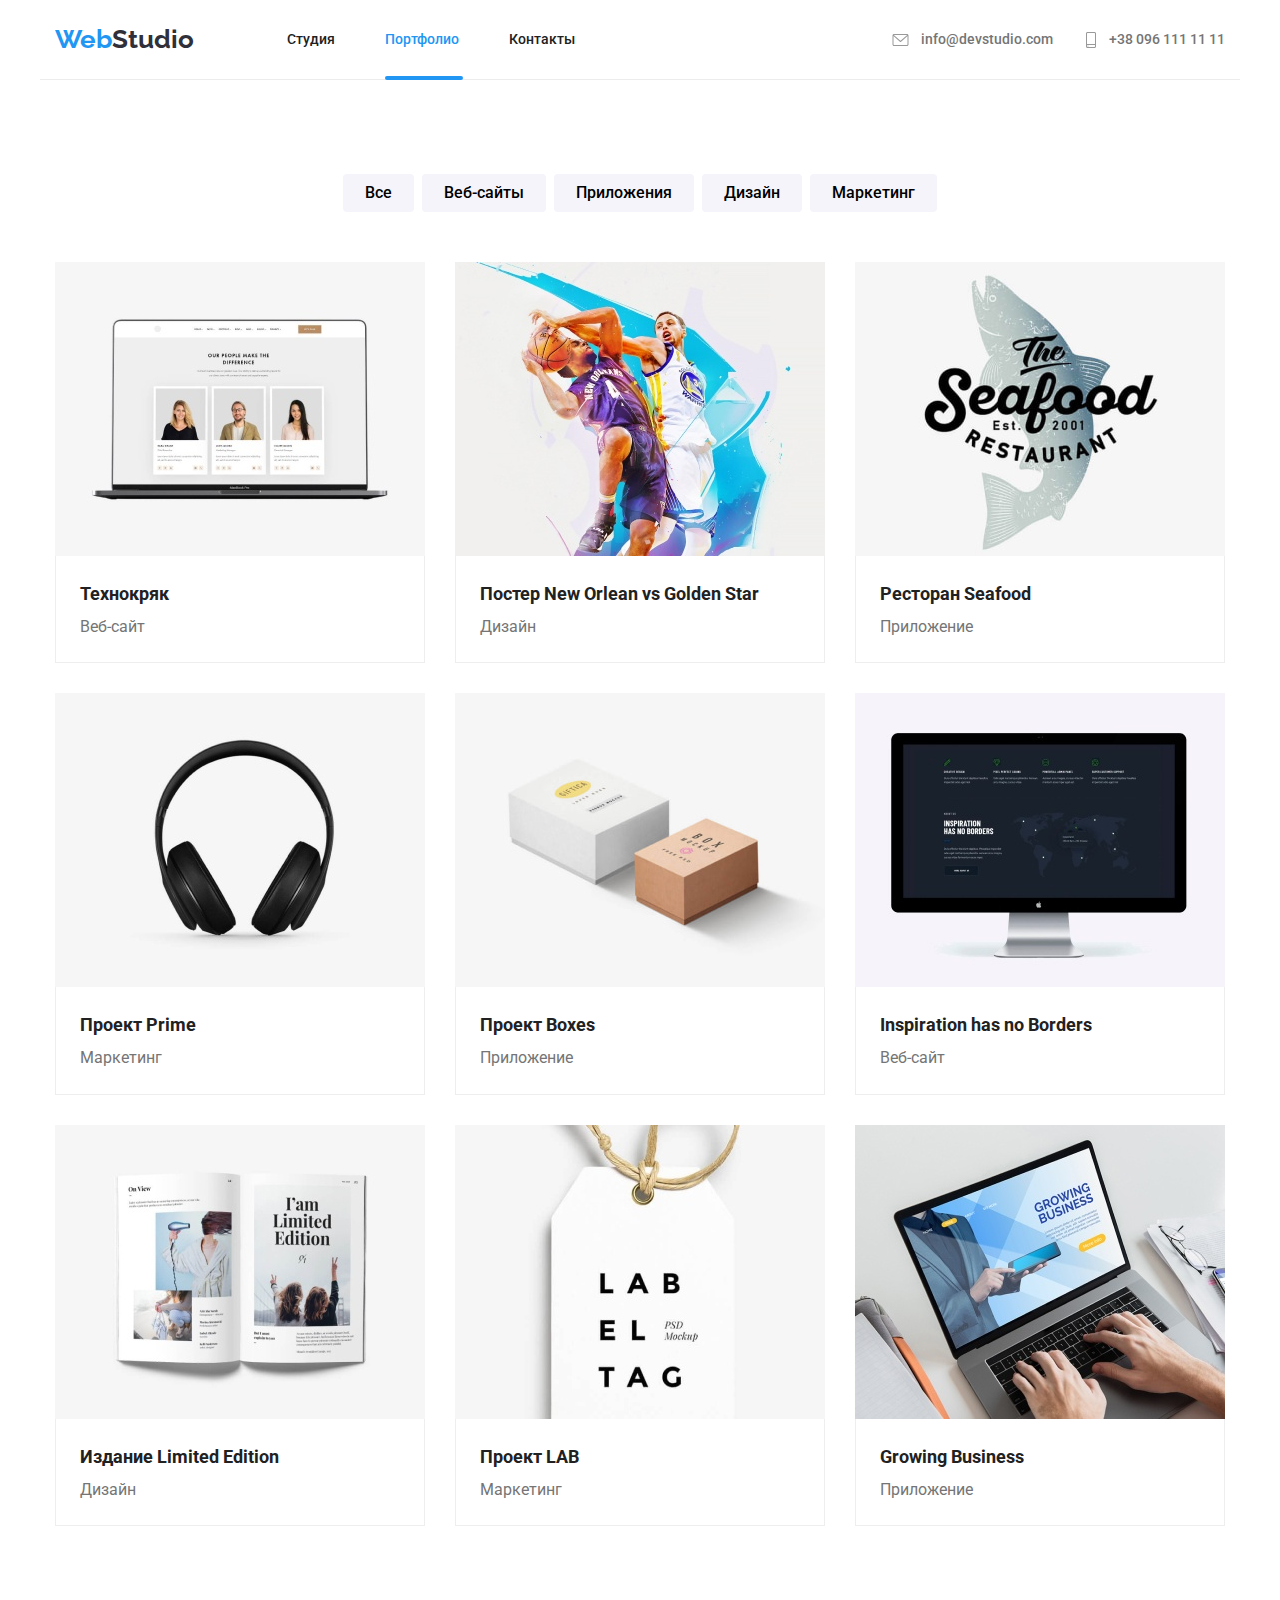
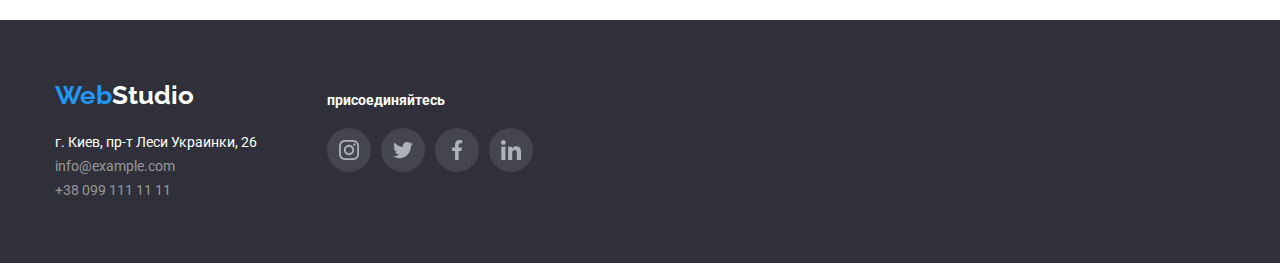
==== portfolio.html @ a68cfd3f "I'm down" ====
<!DOCTYPE html>
<html lang="ru">
  <head>
    <title>WebStudio</title>
    <meta charset="utf-8" />
    <link
      href="https://fonts.googleapis.com/css2?family=Raleway:wght@700&family=Roboto:wght@400;500;700;900&display=swap"
      rel="stylesheet"
    />
    <link
      rel="stylesheet"
      href="https://cdnjs.cloudflare.com/ajax/libs/modern-normalize/1.1.0/modern-normalize.css"
      integrity="sha512-Y0MM+V6ymRKN2zStTqzQ227DWhhp4Mzdo6gnlRnuaNCbc+YN/ZH0sBCLTM4M0oSy9c9VKiCvd4Jk44aCLrNS5Q=="
      crossorigin="anonymous"
      referrerpolicy="no-referrer"
    />
    <link rel="stylesheet" href="css/styles.css" />
  </head>
  <body>
    <header>
      <div class="container header-bot-line">
        <div class="header-top-container">
          <a href="index.html" class="header-top-logo"
            ><span class="logo1">Web</span><span class="logo2">Studio</span></a
          >
          <nav class="header-top-nav">
            <ul class="menu-box center">
              <li class="menu-pad">
                <a href="index.html" class="menu1">Студия</a>
              </li>
              <li class="menu-pad">
                <a href="portfolio.html" class="menu3">Портфолио</a>
              </li>
              <li class="menu-pad">
                <a href="3.html" class="menu1">Контакты</a>
              </li>
            </ul>
          </nav>
          <div class="header-con">
            <a href=" " class="contact1 contact-pos">
              <svg class="mail-icon" width="21px" height="16px">
                <use href="./images/sprite.svg#envelope"></use>
              </svg>
              info@devstudio.com</a
            >
            <a href=" " class="contact1">
              <svg class="mail-icon" width="16px" height="24px">
                <use href="./images/sprite.svg#smartphone"></use>
              </svg>
              +38 096 111 11 11</a
            >
          </div>
        </div>
      </div>
    </header>
    <main>
      <section class="section">
        <div class="container">
          <ul class="button-box-portfolio center">
            <li>
              <button type="button" class="button2">Все</button>
            </li>
            <li>
              <button type="button" class="button2">Веб-сайты</button>
            </li>
            <li>
              <button type="button" class="button2">Приложения</button>
            </li>
            <li>
              <button type="button" class="button2">Дизайн</button>
            </li>
            <li>
              <button type="button" class="button2">Маркетинг</button>
            </li>
          </ul>
          <ul class="project-box">
            <li class="project">
              <div class="box-overlay">
                <img
                  src="images/portfolio1.jpg"
                  width="370"
                  height="294"
                  alt="technocryk"
                />
                <div class="overlay">
                  <p class="project-text-overlay">
                    Технокряк это современная площадка распространения
                    коронавируса. Компании используют эту платформу для
                    цифрового шпионажа и атак на защищённые сервера конкурентов.
                  </p>
                </div>
              </div>
              <div class="border-text-project">
                <div class="project-text-pos">
                  <h3 class="project-title">Технокряк</h3>
                  <p class="project-subtitle">Веб-сайт</p>
                </div>
              </div>
            </li>
            <li class="project">
              <div class="box-overlay">
                <img
                  src="images/portfolio2.jpg"
                  width="370"
                  height="294"
                  alt="technocryk"
                />
                <div class="overlay">
                  <p class="project-text-overlay">
                    Технокряк это современная площадка распространения
                    коронавируса. Компании используют эту платформу для
                    цифрового шпионажа и атак на защищённые сервера конкурентов.
                  </p>
                </div>
              </div>
              <div class="border-text-project">
                <div class="project-text-pos">
                  <h3 class="project-title">
                    Постер New Orlean vs Golden Star
                  </h3>
                  <p class="project-subtitle">Дизайн</p>
                </div>
              </div>
            </li>
            <li class="project">
              <div class="box-overlay">
                <img
                  src="images/portfolio3.jpg"
                  width="370"
                  height="294"
                  alt="technocryk"
                />
                <div class="overlay">
                  <p class="project-text-overlay">
                    Технокряк это современная площадка распространения
                    коронавируса. Компании используют эту платформу для
                    цифрового шпионажа и атак на защищённые сервера конкурентов.
                  </p>
                </div>
              </div>
              <div class="border-text-project">
                <div class="project-text-pos">
                  <h3 class="project-title">Ресторан Seafood</h3>
                  <p class="project-subtitle">Приложение</p>
                </div>
              </div>
            </li>
            <li class="project">
              <div class="box-overlay">
                <img
                  src="images/portfolio4.jpg"
                  width="370"
                  height="294"
                  alt="technocryk"
                />
                <div class="overlay">
                  <p class="project-text-overlay">
                    Технокряк это современная площадка распространения
                    коронавируса. Компании используют эту платформу для
                    цифрового шпионажа и атак на защищённые сервера конкурентов.
                  </p>
                </div>
              </div>
              <div class="border-text-project">
                <div class="project-text-pos">
                  <h3 class="project-title">Проект Prime</h3>
                  <p class="project-subtitle">Маркетинг</p>
                </div>
              </div>
            </li>
            <li class="project">
              <div class="box-overlay">
                <img
                  src="images/portfolio5.jpg"
                  width="370"
                  height="294"
                  alt="technocryk"
                />
                <div class="overlay">
                  <p class="project-text-overlay">
                    Технокряк это современная площадка распространения
                    коронавируса. Компании используют эту платформу для
                    цифрового шпионажа и атак на защищённые сервера конкурентов.
                  </p>
                </div>
              </div>
              <div class="border-text-project">
                <div class="project-text-pos">
                  <h3 class="project-title">Проект Boxes</h3>
                  <p class="project-subtitle">Приложение</p>
                </div>
              </div>
            </li>
            <li class="project">
              <div class="box-overlay">
                <img
                  src="images/portfolio6.jpg"
                  width="370"
                  height="294"
                  alt="technocryk"
                />
                <div class="overlay">
                  <p class="project-text-overlay">
                    Технокряк это современная площадка распространения
                    коронавируса. Компании используют эту платформу для
                    цифрового шпионажа и атак на защищённые сервера конкурентов.
                  </p>
                </div>
              </div>
              <div class="border-text-project">
                <div class="project-text-pos">
                  <h3 class="project-title">Inspiration has no Borders</h3>
                  <p class="project-subtitle">Веб-сайт</p>
                </div>
              </div>
            </li>
            <li class="project">
              <div class="box-overlay">
                <img
                  src="images/portfolio7.jpg"
                  width="370"
                  height="294"
                  alt="technocryk"
                />
                <div class="overlay">
                  <p class="project-text-overlay">
                    Технокряк это современная площадка распространения
                    коронавируса. Компании используют эту платформу для
                    цифрового шпионажа и атак на защищённые сервера конкурентов.
                  </p>
                </div>
              </div>
              <div class="border-text-project">
                <div class="project-text-pos">
                  <h3 class="project-title">Издание Limited Edition</h3>
                  <p class="project-subtitle">Дизайн</p>
                </div>
              </div>
            </li>
            <li class="project">
              <div class="box-overlay">
                <img
                  src="images/portfolio8.jpg"
                  width="370"
                  height="294"
                  alt="technocryk"
                />
                <div class="overlay">
                  <p class="project-text-overlay">
                    Технокряк это современная площадка распространения
                    коронавируса. Компании используют эту платформу для
                    цифрового шпионажа и атак на защищённые сервера конкурентов.
                  </p>
                </div>
              </div>
              <div class="border-text-project">
                <div class="project-text-pos">
                  <h3 class="project-title">Проект LAB</h3>
                  <p class="project-subtitle">Маркетинг</p>
                </div>
              </div>
            </li>
            <li class="project">
              <div class="box-overlay">
                <img
                  src="images/portfolio9.jpg"
                  width="370"
                  height="294"
                  alt="technocryk"
                />
                <div class="overlay">
                  <p class="project-text-overlay">
                    Технокряк это современная площадка распространения
                    коронавируса. Компании используют эту платформу для
                    цифрового шпионажа и атак на защищённые сервера конкурентов.
                  </p>
                </div>
              </div>
              <div class="border-text-project">
                <div class="project-text-pos">
                  <h3 class="project-title">Growing Business</h3>
                  <p class="project-subtitle">Приложение</p>
                </div>
              </div>
            </li>
          </ul>
        </div>
      </section>
    </main>
    <footer>
      <div class="container">
        <div class="footer-bot-container">
          <div>
            <a href="index.html" class="footer-bot-logo"
              ><span class="logo3">Web</span
              ><span class="logo4">Studio</span></a
            >
            <address class="address">
              <p>г. Киев, пр-т Леси Украинки, 26</p>
              <a href=" " class="contact2" lang="eu">info@example.com</a>
              <a href=" " class="contact2">+38 099 111 11 11</a>
            </address>
          </div>
          <div class="fopter-social">
            <h2 class="footer-social-head">присоединяйтесь</h2>
            <ul class="footer-social-position">
              <li>
                <a href="" class="footer-social-border">
                  <svg class="footer-social-icon" width="20px" height="20px">
                    <use href="./images/sprite.svg#instagram"></use>
                  </svg>
                </a>
              </li>
              <li>
                <a href="" class="footer-social-border">
                  <svg class="footer-social-icon" width="20px" height="20px">
                    <use href="./images/sprite.svg#twitter"></use>
                  </svg>
                </a>
              </li>
              <li>
                <a href="" class="footer-social-border">
                  <svg class="footer-social-icon" width="20px" height="20px">
                    <use href="./images/sprite.svg#facebook"></use>
                  </svg>
                </a>
              </li>
              <li>
                <a href="" class="footer-social-border">
                  <svg class="footer-social-icon" width="20px" height="20px">
                    <use href="./images/sprite.svg#linkedin"></use>
                  </svg>
                </a>
              </li>
            </ul>
          </div>
        </div>
      </div>
    </footer>
  </body>
</html>
---- css/styles.css ----
/* ===================START GLOBAL============================================================================ */
:root {
  --normal-color: #212121;
  --description-color: #757575;
  --active-1-color: #2196f3;
  --active-2-color: #188ce8;
  --background-color: #2f303a;
  --contact-color: #999999;
  --white-text-color: #ffffff;
  --top-line-color: #ececec;
  --bg-team-color: #f5f4fa;
  --bg-card-port-color: solid #eeeeee;
  --icon-color-1: #afb1b8;
  --icon-color-2: rgba(255, 255, 255, 0.1);
}

.container {
  width: 1200px;
  padding-left: 15px;
  padding-right: 15px;
  margin-left: auto;
  margin-right: auto;
}

.sprite-color {
  fill: var(--active-1-color);
}

.section {
  padding-top: 94px;
  padding-bottom: 94px;
}

body {
  font-family: "Roboto";
  color: var(--normal-color);
}

ul {
  list-style-type: none;
  padding: 0;
  margin: 0;
}

h1,
h2,
h3 {
  margin-top: 0;
  margin-bottom: 0;
  margin-right: 0;
}

p {
  margin-top: 0;
  margin-bottom: 0;
}

.center {
  justify-content: center;
}

img {
  display: block;
  max-width: 100%;
  height: auto;
}

/* ===================END GLOBAL============================================================================ */
/* ===================START HEADER============================================================================ */

.header-bot-line {
  border-bottom: 1px solid var(--top-line-color);
}

.logo1 {
  font-family: "Raleway";
  font-weight: 700;
  font-size: 26px;
  line-height: 1.2;
  color: var(--active-1-color);
  display: inline-block;
}

.logo2 {
  font-family: "Raleway";
  font-weight: 700;
  font-size: 26px;
  line-height: 1.2;
  color: var(--background-color);
  display: inline-block;
}

.logo2:visited {
  color: var(--background-color);
}

header {
  font-weight: 500;
  font-size: 14px;
  line-height: 1.2;
}

.header-top-container {
  display: flex;
  align-items: center;
  justify-content: flex-start;
  padding-top: 24px;
  padding-bottom: 24px;
}

.header-top-logo {
  display: flex;
  align-items: center;
  justify-content: flex-start;
  text-decoration: none;
}

.header-top-nav {
  display: flex;
  align-items: center;
  justify-content: flex-start;
  margin-left: 93px;
}

.header-con {
  display: flex;
  align-items: center;
  margin-left: auto;
}

.logo-box {
  border: 2px;
  width: 145;
  height: 31;
}

.menu-box {
  display: flex;
  list-style: none;
  margin-left: auto;
  margin-right: auto;
}

.menu-pad {
  margin-right: 50px;
}

.menu1 {
  text-decoration: none;
  color: var(--normal-color);
  transition: 250ms cubic-bezier(0.4, 0, 0.2, 1);
}

.menu2 {
  text-decoration: none;
  color: var(--active-1-color);
}

.menu2::after {
  display: block;
  content: "";
  position: absolute;
  margin-top: 28px;
  width: 48px;
  height: 4px;
  border-radius: 2px;
  flex-shrink: 0;
  background-color: var(--active-1-color);
}

.menu3 {
  text-decoration: none;
  color: var(--active-1-color);
}

.menu3::after {
  display: block;
  content: "";
  position: absolute;
  margin-top: 28px;
  width: 78px;
  height: 4px;
  border-radius: 2px;
  flex-shrink: 0;
  background-color: var(--active-1-color);
}

.mail-icon {
  fill: var(--contact-color);
  margin-right: 10px;
  margin-bottom: 2px;
  margin-top: 2px;
}

.contact1 {
  display: flex;
  justify-content: center;
  align-items: center;
  font-weight: 500;
  font-size: 14px;
  line-height: 1.2;
  text-decoration: none;
  color: var(--description-color);
  margin-left: auto;
  transition: 250ms cubic-bezier(0.4, 0, 0.2, 1);
}

.contact-pos {
  margin-right: 30px;
}

.contact1:focus,
.contact1:hover {
  color: var(--active-1-color);
}

.contact1:focus .mail-icon,
.contact1:hover .mail-icon {
  fill: var(--active-1-color);
}

.menu1:hover,
.menu1:focus {
  color: var(--active-1-color);
}

/* ===================END HEADER============================================================================ */
/* ===================START TITLE============================================================================ */

.title-bg {
  background-color: var(--background-color);
  background-image: linear-gradient(
      rgba(25, 28, 38, 0.2),
      rgba(25, 28, 38, 0.2)
    ),
    url("../images/title-bg.jpg");
  background-size: cover;
  padding-top: 200px;
  padding-bottom: 200px;
}

button {
  cursor: pointer;
  outline: 0;
  border-radius: 4px;
  border-width: 0;
}
.button1 {
  font-weight: 700;
  font-size: 16px;
  line-height: 1.9;
  color: var(--white-text-color);
  background-color: var(--active-1-color);
  padding: 10px 32px;
  transition: 250ms cubic-bezier(0.4, 0, 0.2, 1);
}

.button1:hover,
.button1:focus {
  color: var(--white-text-color);
  background: var(--active-2-color);
  outline: 0;
}

.title {
  font-weight: 900;
  font-size: 44px;
  line-height: 1.5;
  text-align: center;
  color: var(--white-text-color);
  margin-bottom: 30px;
  text-transform: none;
}

.title-box {
  list-style: none;
  text-align: center;
  width: 700px;
  margin-right: auto;
  margin-left: auto;
}

/* ===================END TITLE============================================================================ */
/* ===================START FEATURE============================================================================ */

.feature-box {
  display: flex;
  flex-wrap: wrap;
  list-style: none;
  margin-left: -30px;
  margin-top: -30px;
}

.feature {
  flex-basis: calc((100% - 10px) / 5);
  margin-left: 30px;
  margin-top: 30px;
  border: 1px;
}

.feature-title {
  text-transform: initial;
  border: 1px;
  font-weight: 700;
  font-size: 14px;
  line-height: 1.2;
  margin-bottom: 10px;
}

.feature-subtitle {
  border: 1px;
  font-size: 14px;
  line-height: 1.7;
  color: var(--description-color);
}

.feature-icon-box {
  display: flex;
  justify-content: center;
  align-items: center;
  width: 270px;
  height: 120px;
  background: var(--bg-team-color);
  border-radius: 4px;
  margin-bottom: 30px;
}

.feature-icon {
  width: 70;
  height: 70px;
}

.feature-section {
  padding-bottom: 47px;
}

/* ===================END FEATURE============================================================================ */
/* ===================START IMG WORK============================================================================ */

.subject {
  font-weight: 700;
  font-size: 36px;
  line-height: 1.17;
  text-align: center;
  margin-bottom: 50px;
}

.subject-section {
  padding-top: 47px;
}

.subject-box {
  display: flex;
  flex-wrap: wrap;
  list-style: none;
  margin-left: -30px;
  margin-top: -30px;
}

.subject-img {
  position: relative;
  flex-basis: calc((100% - 90px) / 3);
  margin-left: 30px;
  margin-top: 30px;
}

.subject-img-box {
  position: absolute;
  left: 0;
  bottom: 0;
  width: 100%;
  height: 70px;
  text-align: center;
  background-color: rgba(47, 48, 58, 0.8);
}

.subject-img-name {
  font-weight: 700;
  font-size: 14px;
  line-height: 1.17;
  color: var(--white-text-color);
  margin-top: 27px;
  width: 205;
  height: 16px;
}

.subject-size {
  margin-right: 30px;
}

/* ===================END IMG WORK============================================================================ */
/* ===================START TEAM============================================================================ */

.title-team {
  font-weight: 700;
  font-size: 36px;
  line-height: 1.17;
  text-align: center;
  padding: 50px;
}

.team-bg {
  background-color: var(--bg-team-color);
}

.team-box {
  display: flex;
  flex-wrap: wrap;
  list-style: none;
  margin-left: -30px;
  margin-top: -30px;
}

.team {
  flex-basis: calc((100% - 120px) / 4);
  margin-left: 30px;
  margin-top: 30px;
}

.team-title {
  font-size: 16px;
  font-weight: 500;
  line-height: 1.2;
  margin-bottom: 10px;
}

.team-text-position {
  text-align: center;
  margin-top: 30px;
  margin-bottom: 30px;
}

.team-subtitle {
  font-size: 16px;
  line-height: 1.2;
  color: var(--description-color);
}

.team-box .team {
  display: block;
  border: 1px;
  width: 270px;
  height: 428px;
  box-shadow: 0px 1px 3px rgba(0, 0, 0, 0.12), 0px 1px 1px rgba(0, 0, 0, 0.14),
    0px 2px 1px rgba(0, 0, 0, 0.2);
  border-radius: 0px 0px 4px 4px;
  background-color: var(--white-text-color);
}

.team-a-position {
  display: flex;
  justify-content: center;
  margin-top: 16px;
}

.team-a-border {
  display: flex;
  justify-content: center;
  align-items: center;
  border-radius: 50%;
  width: 44px;
  height: 44px;
  background-color: var(--white-text-color);
  margin-right: 10px;
  transition: 250ms cubic-bezier(0.4, 0, 0.2, 1);
}

.team-a-icon {
  fill: var(--icon-color-1);
}

.team-a-border:hover,
.team-a-border:focus {
  background-color: var(--active-1-color);
}

.team-a-border:hover .team-a-icon,
.team-a-border:focus .team-a-icon {
  fill: var(--white-text-color);
}

/* ===================END TEAM============================================================================ */
/* ===================START CLIENTS============================================================================ */

.client-title {
  font-weight: 700;
  font-size: 36px;
  line-height: 1.17;
  text-align: center;
  color: var(--normal-color);
  margin-bottom: 50px;
}

.client-a-position {
  display: flex;
  flex-wrap: wrap;
  list-style: none;
  justify-content: space-between;
  margin-right: -30px;
}

.client-a-border {
  display: flex;
  justify-content: center;
  align-items: center;
  border-radius: 4px;
  width: 170px;
  height: 92px;
  border: 1px solid var(--icon-color-1);
  margin-right: 30px;
  transition: 250ms cubic-bezier(0.4, 0, 0.2, 1);
}

.client-a-icon {
  fill: var(--icon-color-1);
}

.client-a-border:hover,
.client-a-border:focus {
  border: 1px solid var(--active-1-color);
}

.client-a-border:hover .client-a-icon,
.client-a-border:focus .client-a-icon {
  fill: var(--active-1-color);
}

/* ===================END CLIENTS============================================================================ */
/* ===================START PORTFOLIO============================================================================ */

.button2 {
  font-size: 16px;
  font-weight: 500;
  line-height: 1.6;
  flex-basis: calc((100% - 90px) / 5);
  margin-left: 8px;
  background-color: var(--bg-team-color);
  border-radius: 4px;
  padding: 6px 22px;
  transition: 250ms cubic-bezier(0.4, 0, 0.2, 1);
}

.button-box-portfolio {
  display: flex;
  flex-wrap: wrap;
  list-style: none;
  justify-content: center;
  margin-left: -8px;
  margin-bottom: 50px;
}

.button2:hover,
.button2:focus {
  color: var(--white-text-color);
  background: var(--active-1-color);
  box-shadow: 0px 3px 1px rgba(0, 0, 0, 0.1), 0px 1px 2px rgba(0, 0, 0, 0.08),
    0px 2px 2px rgba(0, 0, 0, 0.12);
}

.project-box {
  display: flex;
  flex-wrap: wrap;
  list-style: none;
  margin-left: -30px;
  margin-top: -30px;
}

.project {
  flex-basis: calc((100% - 90px) / 3);
  margin-left: 30px;
  margin-top: 30px;
  transition: 250ms cubic-bezier(0.4, 0, 0.2, 1);
}

.project:hover {
  box-shadow: 0px 1px 1px rgba(0, 0, 0, 0.12), 0px 4px 4px rgba(0, 0, 0, 0.06),
    1px 4px 6px rgba(0, 0, 0, 0.16);
}

.border-text-project {
  border-left: 1px var(--bg-card-port-color);
  border-right: 1px var(--bg-card-port-color);
  border-bottom: 1px var(--bg-card-port-color);
  box-sizing: border-box;
}

.project-text-pos {
  margin-bottom: 20px;
  margin-left: 24px;
  margin-bottom: 20px;
  padding-top: 20px;
}

.project-title {
  font-weight: 700;
  font-size: 18px;
  line-height: 2;
}

.project-subtitle {
  font-size: 16px;
  line-height: 1.9;
  color: var(--description-color);
}

.box-overlay {
  position: relative;
  top: 0;
  left: 0;
  overflow: hidden;
  width: 100%;
  height: 294px;
  transition: 250ms cubic-bezier(0.4, 0, 0.2, 1);
}

.overlay {
  position: absolute;
  top: 0;
  left: 0;
  width: 100%;
  height: 294px;
  background-color: rgba(33, 150, 243, 0.9);
  transform: translatey(100%);
  transition: transform 250ms cubic-bezier(0.4, 0, 0.2, 1);
}

.project-text-overlay {
  font-weight: 400;
  font-size: 18px;
  line-height: 1.56;
  color: var(--white-text-color);
  padding: 63px 24px;
}

.box-overlay:hover .overlay,
.box-overlay:focus .overlay {
  transform: translatey(0);
}

.project:hover .overlay,
.project:focus .overlay {
  transform: translatey(0);
}

/* ===================END PORTFOLIO============================================================================ */
/* ===================START FOOTER============================================================================ */

footer {
  font-size: 14px;
  line-height: 1.7;
  color: var(--white-text-color);
  position: absolute;
  background: var(--background-color);
  left: 0px;
  right: 0px;
}

.footer-bot-container {
  display: flex;
  justify-content: flex-start;
  padding-top: 60px;
  padding-bottom: 60px;
}

.footer-bot {
  position: relative;
  display: flex;
}

.footer-bot-logo {
  display: flex;
  align-items: center;
  justify-content: flex-start;
  text-decoration: none;
  margin-bottom: 20px;
}

.footer-bot-adre {
  display: flex;
  align-items: center;
  justify-content: flex-start;
  text-decoration: none;
}

.logo3 {
  font-family: "Raleway";
  font-weight: 700;
  font-size: 26px;
  line-height: 1.2;
  color: var(--active-1-color);
  text-decoration: none;
  display: inline-block;
}

.logo4 {
  font-family: "Raleway";
  font-weight: 700;
  font-size: 26px;
  line-height: 1.2;
  text-decoration: none;
  display: inline-block;
  color: var(--white-text-color);
}

.contact2 {
  font-size: 14px;
  line-height: 1.7;
  text-decoration: none;
  color: var(--contact-color);
}

.contact2:focus,
.contact2:hover {
  color: var(--active-1-color);
}

.address {
  font-style: normal;
  display: flex;
  justify-content: flex-start;
  flex-direction: column;
}

.fopter-social {
  margin-left: 70px;
}

.footer-social-head {
  font-weight: 700;
  font-size: 14px;
  line-height: 1.17;
  color: var(--white-text-color);
  margin-top: 12px;
  margin-bottom: 20px;
}

.footer-social-position {
  display: flex;
  justify-content: center;
}

.footer-social-border {
  display: flex;
  justify-content: center;
  align-items: center;
  border-radius: 50%;
  width: 44px;
  height: 44px;
  background-color: var(--icon-color-2);
  margin-right: 10px;
  transition: 250ms cubic-bezier(0.4, 0, 0.2, 1);
}

.footer-social-icon {
  fill: var(--icon-color-1);
}

.footer-social-border:hover,
.footer-social-border:focus {
  background-color: var(--active-1-color);
}

.footer-social-border:hover .footer-social-icon,
.footer-social-border:focus .footer-social-icon {
  fill: var(--white-text-color);
}

/* ===================END FOOTER============================================================================ */

.backdrop {
  position: fixed;
  top: 0;
  left: 0;
  z-index: 100;
  width: 100%;
  height: 100%;
  background-color: rgba(0, 0, 0, 0.5);

  transition: opacity 250ms cubic-bezier(0.4, 0, 0.2, 1),
    visibility 250ms cubic-bezier(0.4, 0, 0.2, 1);
}

.backdrop.is-hidden {
  opacity: 0;
  visibility: hidden;
  pointer-events: none;
}

.modal {
  position: absolute;
  top: 50%;
  left: 50%;
  transform: translate(-50%, -50%);
  width: 528px;
  height: 580px;
  background-color: #ffffff;
}

.close-btn {
  position: absolute;
  display: flex;
  justify-content: center;
  align-items: center;
  top: 8px;
  right: 8px;
  width: 30px;
  height: 30px;
  border-radius: 50%;
  border: 1px solid rgba(0, 0, 0, 0.1);
  background-color: transparent;
  cursor: pointer;
  padding: 0;
}
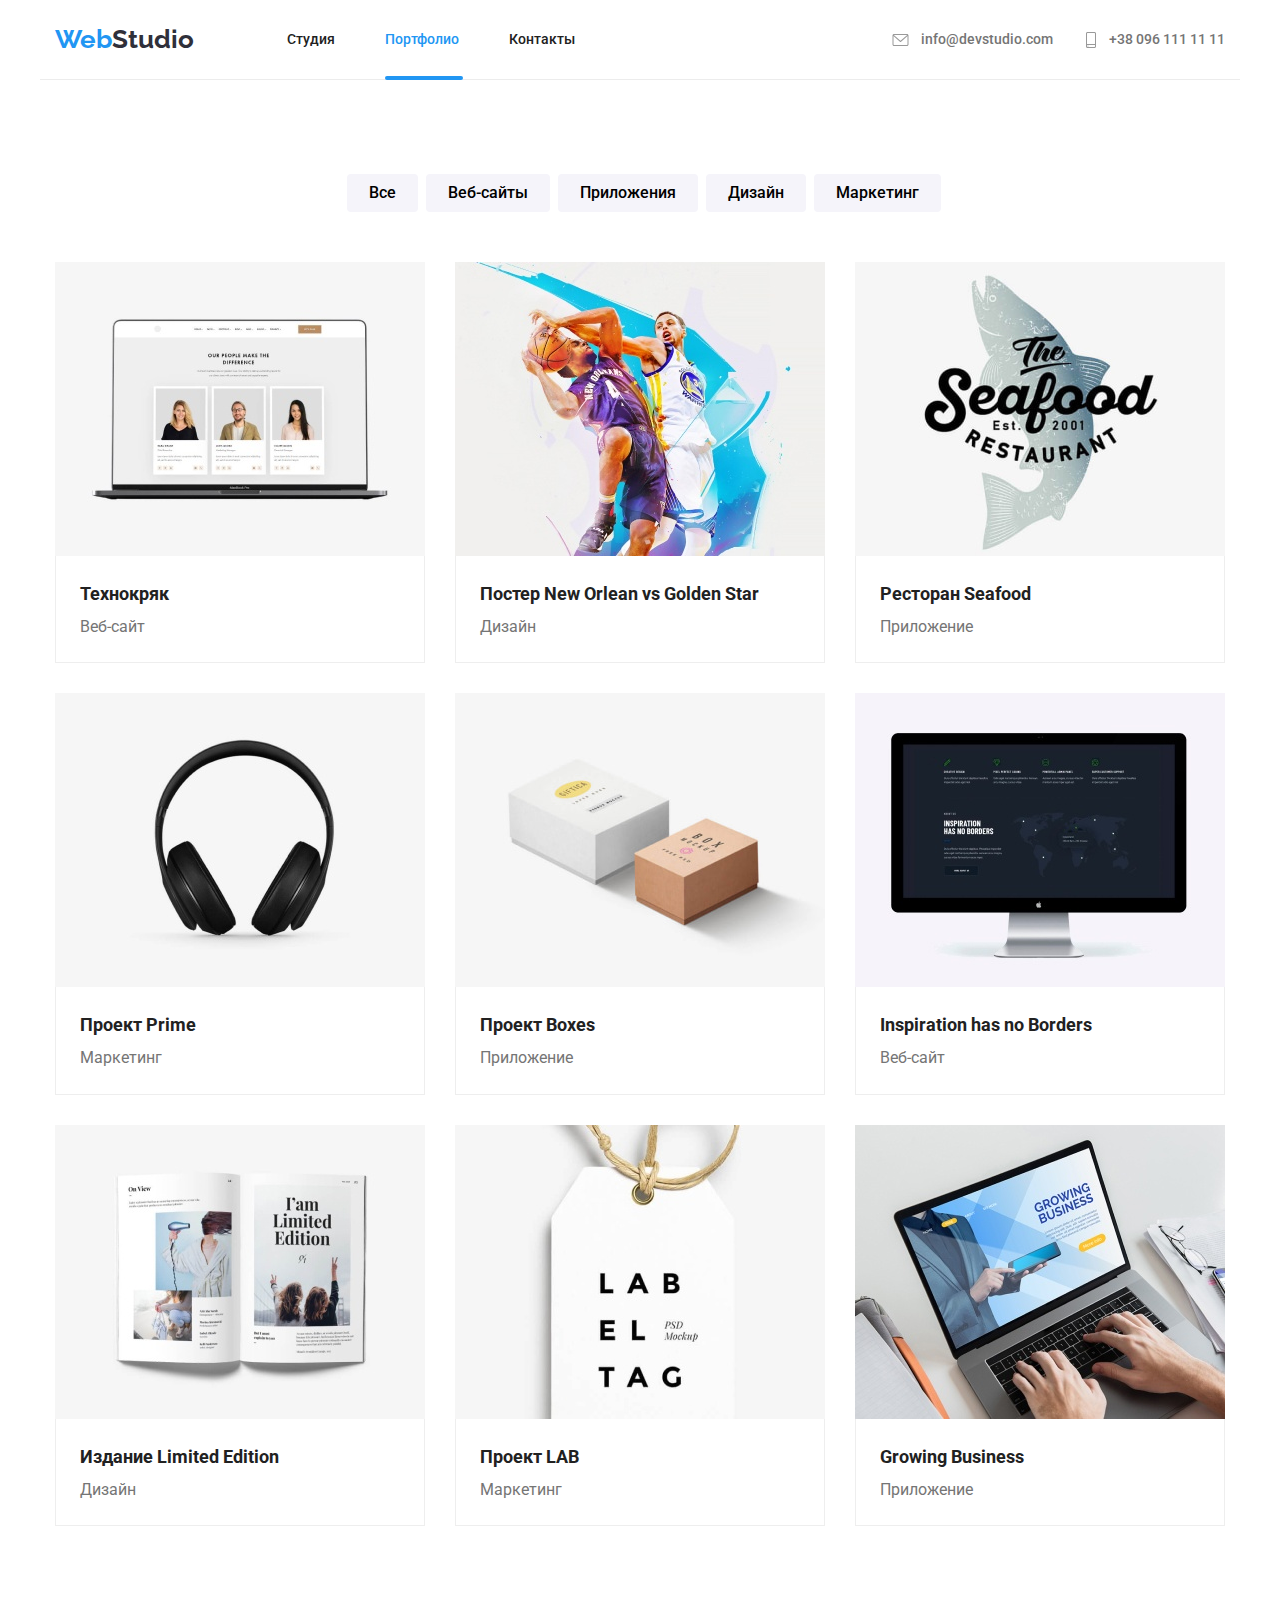
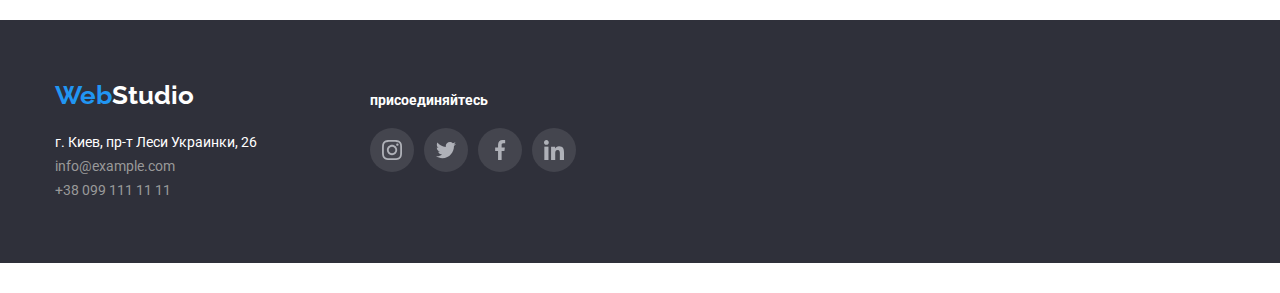
==== commit bad61ca3: "lvuo" ====
--- a/portfolio.html
+++ b/portfolio.html
@@ -57,19 +57,19 @@
       <section class="section">
         <div class="container">
           <ul class="button-box-portfolio center">
-            <li>
+            <li class="button-portfolio">
               <button type="button" class="button2">Все</button>
             </li>
-            <li>
+            <li class="button-portfolio">
               <button type="button" class="button2">Веб-сайты</button>
             </li>
-            <li>
+            <li class="button-portfolio">
               <button type="button" class="button2">Приложения</button>
             </li>
-            <li>
+            <li class="button-portfolio">
               <button type="button" class="button2">Дизайн</button>
             </li>
-            <li>
+            <li class="button-portfolio">
               <button type="button" class="button2">Маркетинг</button>
             </li>
           </ul>
@@ -290,7 +290,7 @@
     <footer>
       <div class="container">
         <div class="footer-bot-container">
-          <div>
+          <div class="footer-logo-adre">
             <a href="index.html" class="footer-bot-logo"
               ><span class="logo3">Web</span
               ><span class="logo4">Studio</span></a
@@ -301,7 +301,7 @@
               <a href=" " class="contact2">+38 099 111 11 11</a>
             </address>
           </div>
-          <div class="fopter-social">
+          <div class="footer-social">
             <h2 class="footer-social-head">присоединяйтесь</h2>
             <ul class="footer-social-position">
               <li>
--- a/css/styles.css
+++ b/css/styles.css
@@ -292,7 +292,7 @@
 }
 
 .feature {
-  flex-basis: calc((100% - 10px) / 5);
+  flex-basis: calc((100% - 120px) / 4);
   margin-left: 30px;
   margin-top: 30px;
   border: 1px;
@@ -495,24 +495,35 @@
   display: flex;
   flex-wrap: wrap;
   list-style: none;
-  justify-content: space-between;
   margin-right: -30px;
+  margin-bottom: -30px;
 }
 
 .client-a-border {
-  display: flex;
-  justify-content: center;
-  align-items: center;
+  flex-basis: calc((100% - 180px) / 6);
+  margin-right: 30px;
+  margin-bottom: 30px;
   border-radius: 4px;
-  width: 170px;
   height: 92px;
   border: 1px solid var(--icon-color-1);
-  margin-right: 30px;
+  display: flex;
+  justify-content: center;
+  align-items: center;
   transition: 250ms cubic-bezier(0.4, 0, 0.2, 1);
+}
+
+.client-a {
+ display: flex;
+ justify-content: center;
+ align-items: center; 
+ width: 100%;
+ height: 100%;
 }
 
 .client-a-icon {
   fill: var(--icon-color-1);
+  width: 106px;
+  height: 60px;
 }
 
 .client-a-border:hover,
@@ -532,8 +543,6 @@
   font-size: 16px;
   font-weight: 500;
   line-height: 1.6;
-  flex-basis: calc((100% - 90px) / 5);
-  margin-left: 8px;
   background-color: var(--bg-team-color);
   border-radius: 4px;
   padding: 6px 22px;
@@ -542,12 +551,15 @@
 
 .button-box-portfolio {
   display: flex;
-  flex-wrap: wrap;
   list-style: none;
   justify-content: center;
-  margin-left: -8px;
   margin-bottom: 50px;
 }
+
+.button-portfolio {
+  margin-left: 8px;
+}
+
 
 .button2:hover,
 .button2:focus {
@@ -632,13 +644,13 @@
   padding: 63px 24px;
 }
 
-.box-overlay:hover .overlay,
-.box-overlay:focus .overlay {
+.box-overlay:focus .overlay,
+.box-overlay:hover .overlay {
   transform: translatey(0);
 }
 
-.project:hover .overlay,
-.project:focus .overlay {
+.project:focus .overlay,
+.project:hover .overlay {
   transform: translatey(0);
 }
 
@@ -657,7 +669,10 @@
 
 .footer-bot-container {
   display: flex;
-  justify-content: flex-start;
+  flex-wrap: wrap;
+  list-style: none;
+  margin-right: -30px;
+  margin-bottom: -30px;
   padding-top: 60px;
   padding-bottom: 60px;
 }
@@ -673,6 +688,12 @@
   justify-content: flex-start;
   text-decoration: none;
   margin-bottom: 20px;
+}
+
+.footer-logo-adre {
+  flex-basis: calc((50% - 30px) / 2);
+  margin-right: 30px;
+  margin-bottom: 30px;
 }
 
 .footer-bot-adre {
@@ -721,8 +742,10 @@
   flex-direction: column;
 }
 
-.fopter-social {
-  margin-left: 70px;
+.footer-social {
+  flex-basis: calc((50% - 30px) / 2);
+  margin-right: 30px;
+  margin-bottom: 30px;
 }
 
 .footer-social-head {
@@ -736,7 +759,7 @@
 
 .footer-social-position {
   display: flex;
-  justify-content: center;
+  justify-content: flex-start;
 }
 
 .footer-social-border {
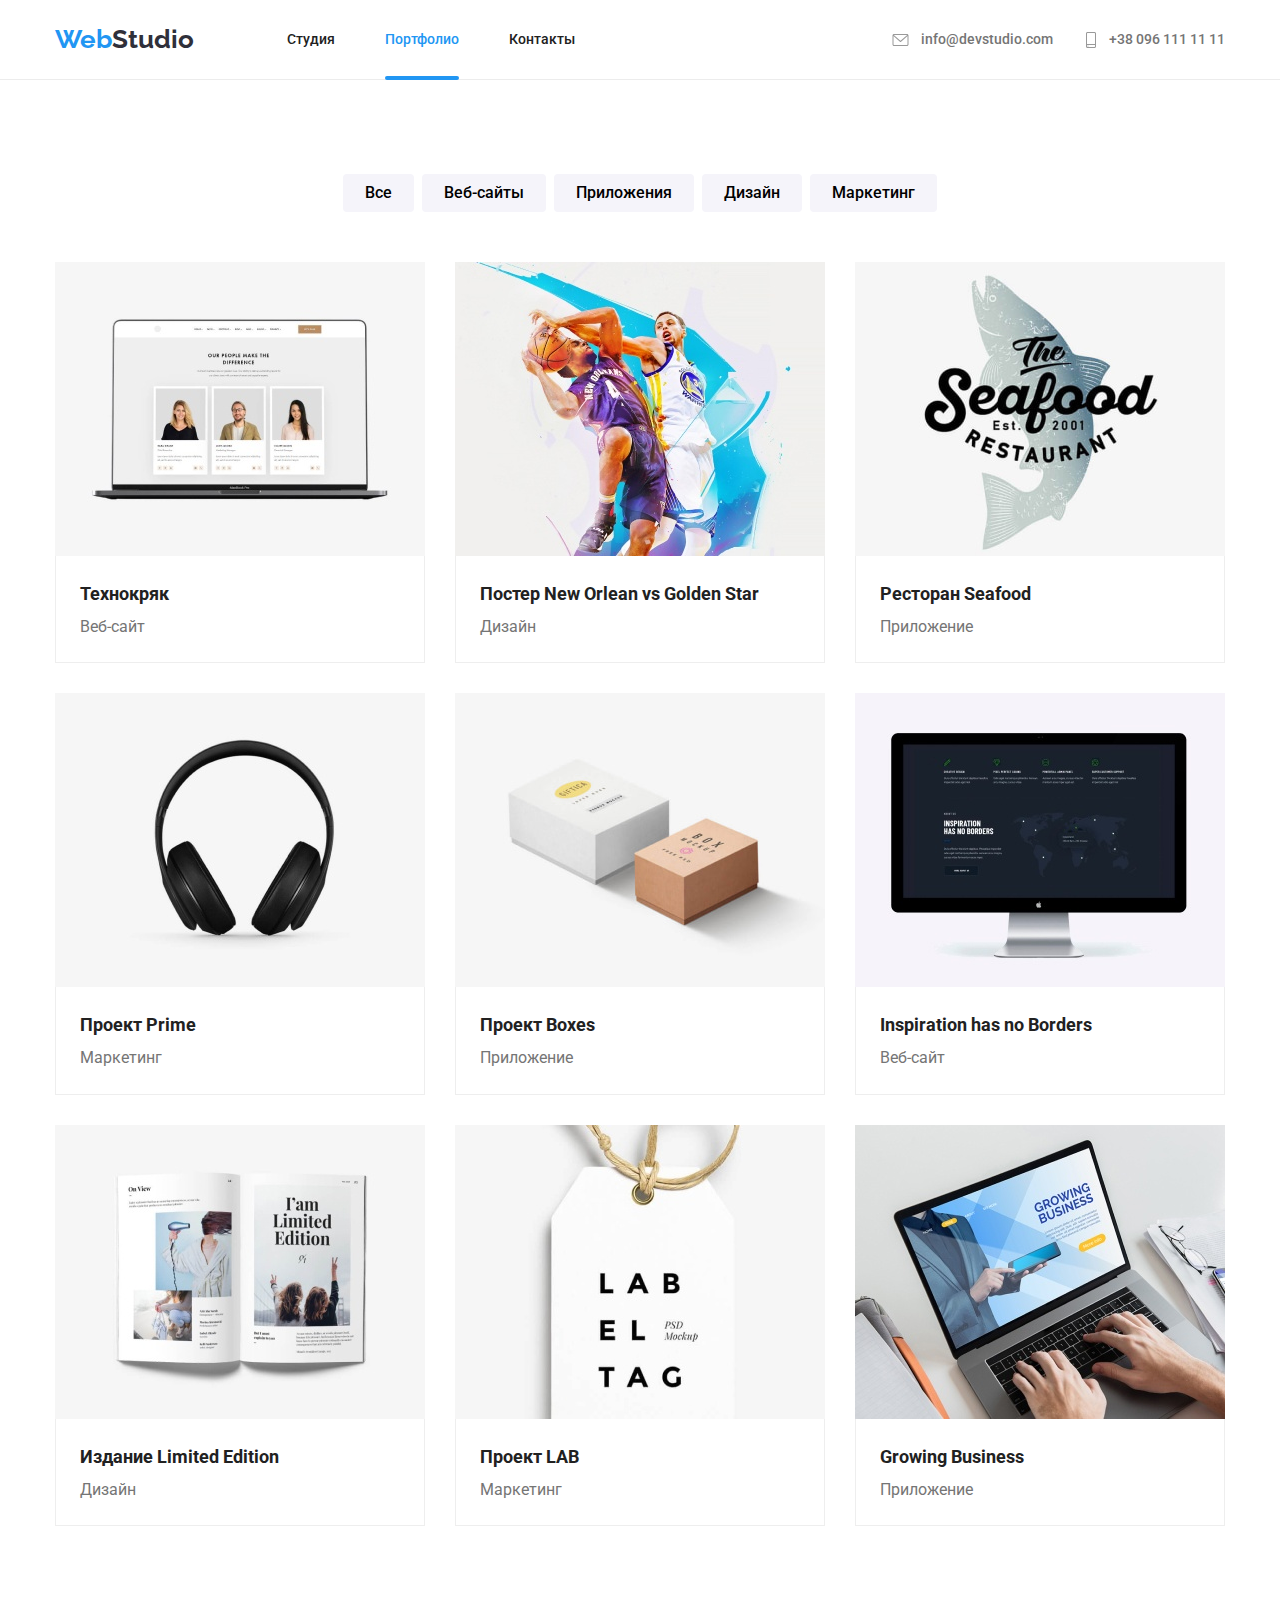
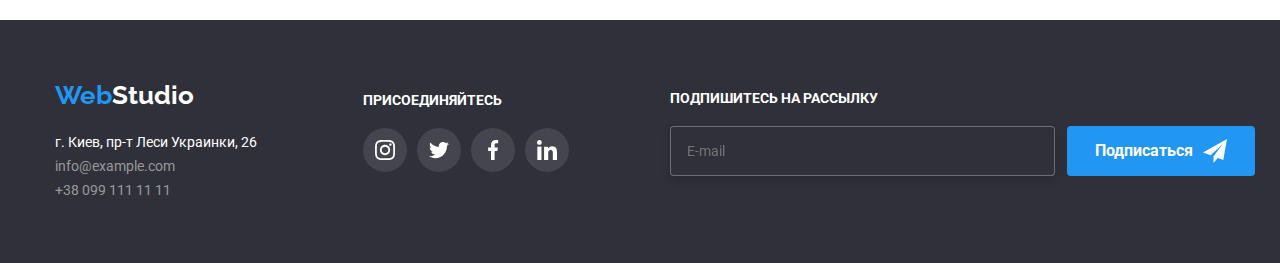
==== commit 1ab84d60: "h" ====
--- a/portfolio.html
+++ b/portfolio.html
@@ -17,39 +17,37 @@
     <link rel="stylesheet" href="css/styles.css" />
   </head>
   <body>
-    <header>
-      <div class="container header-bot-line">
-        <div class="header-top-container">
-          <a href="index.html" class="header-top-logo"
-            ><span class="logo1">Web</span><span class="logo2">Studio</span></a
+    <header class="header-bot-line">
+      <div class="container header-top-container">
+        <a href="index.html" class="header-top-logo"
+          ><span class="logo1">Web</span><span class="logo2">Studio</span></a
+        >
+        <nav class="header-top-nav">
+          <ul class="menu-box center">
+            <li class="menu-pad">
+              <a href="index.html" class="menu">Студия</a>
+            </li>
+            <li class="menu-pad">
+              <a href="portfolio.html" class="menu current">Портфолио</a>
+            </li>
+            <li class="menu-pad">
+              <a href="3.html" class="menu">Контакты</a>
+            </li>
+          </ul>
+        </nav>
+        <div class="header-con">
+          <a href=" " class="contact1 contact-pos">
+            <svg class="mail-icon" width="21px" height="16px">
+              <use href="./images/sprite.svg#envelope"></use>
+            </svg>
+            info@devstudio.com</a
           >
-          <nav class="header-top-nav">
-            <ul class="menu-box center">
-              <li class="menu-pad">
-                <a href="index.html" class="menu1">Студия</a>
-              </li>
-              <li class="menu-pad">
-                <a href="portfolio.html" class="menu3">Портфолио</a>
-              </li>
-              <li class="menu-pad">
-                <a href="3.html" class="menu1">Контакты</a>
-              </li>
-            </ul>
-          </nav>
-          <div class="header-con">
-            <a href=" " class="contact1 contact-pos">
-              <svg class="mail-icon" width="21px" height="16px">
-                <use href="./images/sprite.svg#envelope"></use>
-              </svg>
-              info@devstudio.com</a
-            >
-            <a href=" " class="contact1">
-              <svg class="mail-icon" width="16px" height="24px">
-                <use href="./images/sprite.svg#smartphone"></use>
-              </svg>
-              +38 096 111 11 11</a
-            >
-          </div>
+          <a href=" " class="contact1">
+            <svg class="mail-icon" width="16px" height="24px">
+              <use href="./images/sprite.svg#smartphone"></use>
+            </svg>
+            +38 096 111 11 11</a
+          >
         </div>
       </div>
     </header>
@@ -75,29 +73,30 @@
           </ul>
           <ul class="project-box">
             <li class="project">
+              <a href="#" class="project-a">
               <div class="box-overlay">
                 <img
                   src="images/portfolio1.jpg"
                   width="370"
                   height="294"
-                  alt="technocryk"
-                />
-                <div class="overlay">
-                  <p class="project-text-overlay">
-                    Технокряк это современная площадка распространения
-                    коронавируса. Компании используют эту платформу для
-                    цифрового шпионажа и атак на защищённые сервера конкурентов.
-                  </p>
-                </div>
-              </div>
-              <div class="border-text-project">
-                <div class="project-text-pos">
-                  <h3 class="project-title">Технокряк</h3>
-                  <p class="project-subtitle">Веб-сайт</p>
-                </div>
-              </div>
-            </li>
-            <li class="project">
+                  alt="technocryk"/>
+                <div class="overlay">
+                  <p class="project-text-overlay">
+                    Технокряк это современная площадка распространения
+                    коронавируса. Компании используют эту платформу для
+                    цифрового шпионажа и атак на защищённые сервера конкурентов.
+                  </p>
+                </div>
+              </div>
+              <div class="border-text-project">
+                <h3 class="project-title">Технокряк</h3>
+                <p class="project-subtitle">Веб-сайт</p>
+              </div>
+            </a>  
+            </li>
+
+            <li class="project">
+              <a href="#" class="project-a">
               <div class="box-overlay">
                 <img
                   src="images/portfolio2.jpg"
@@ -114,15 +113,13 @@
                 </div>
               </div>
               <div class="border-text-project">
-                <div class="project-text-pos">
-                  <h3 class="project-title">
-                    Постер New Orlean vs Golden Star
-                  </h3>
-                  <p class="project-subtitle">Дизайн</p>
-                </div>
-              </div>
-            </li>
-            <li class="project">
+                <h3 class="project-title">Постер New Orlean vs Golden Star</h3>
+                <p class="project-subtitle">Дизайн</p>
+              </div>
+            </a>
+            </li>
+            <li class="project">
+              <a href="#" class="project-a">
               <div class="box-overlay">
                 <img
                   src="images/portfolio3.jpg"
@@ -139,13 +136,13 @@
                 </div>
               </div>
               <div class="border-text-project">
-                <div class="project-text-pos">
-                  <h3 class="project-title">Ресторан Seafood</h3>
-                  <p class="project-subtitle">Приложение</p>
-                </div>
-              </div>
-            </li>
-            <li class="project">
+                <h3 class="project-title">Ресторан Seafood</h3>
+                <p class="project-subtitle">Приложение</p>
+              </div>
+            </a>
+            </li>
+            <li class="project">
+              <a href="#" class="project-a">
               <div class="box-overlay">
                 <img
                   src="images/portfolio4.jpg"
@@ -162,13 +159,13 @@
                 </div>
               </div>
               <div class="border-text-project">
-                <div class="project-text-pos">
-                  <h3 class="project-title">Проект Prime</h3>
-                  <p class="project-subtitle">Маркетинг</p>
-                </div>
-              </div>
-            </li>
-            <li class="project">
+                <h3 class="project-title">Проект Prime</h3>
+                <p class="project-subtitle">Маркетинг</p>
+              </div>
+            </a>
+            </li>
+            <li class="project">
+              <a href="#" class="project-a">
               <div class="box-overlay">
                 <img
                   src="images/portfolio5.jpg"
@@ -185,13 +182,13 @@
                 </div>
               </div>
               <div class="border-text-project">
-                <div class="project-text-pos">
-                  <h3 class="project-title">Проект Boxes</h3>
-                  <p class="project-subtitle">Приложение</p>
-                </div>
-              </div>
-            </li>
-            <li class="project">
+                <h3 class="project-title">Проект Boxes</h3>
+                <p class="project-subtitle">Приложение</p>
+              </div>
+            </a>
+            </li>
+            <li class="project">
+              <a href="#" class="project-a">
               <div class="box-overlay">
                 <img
                   src="images/portfolio6.jpg"
@@ -208,13 +205,13 @@
                 </div>
               </div>
               <div class="border-text-project">
-                <div class="project-text-pos">
-                  <h3 class="project-title">Inspiration has no Borders</h3>
-                  <p class="project-subtitle">Веб-сайт</p>
-                </div>
-              </div>
-            </li>
-            <li class="project">
+                <h3 class="project-title">Inspiration has no Borders</h3>
+                <p class="project-subtitle">Веб-сайт</p>
+              </div>
+            </a>
+            </li>
+            <li class="project">
+              <a href="#" class="project-a">
               <div class="box-overlay">
                 <img
                   src="images/portfolio7.jpg"
@@ -231,13 +228,13 @@
                 </div>
               </div>
               <div class="border-text-project">
-                <div class="project-text-pos">
-                  <h3 class="project-title">Издание Limited Edition</h3>
-                  <p class="project-subtitle">Дизайн</p>
-                </div>
-              </div>
-            </li>
-            <li class="project">
+                <h3 class="project-title">Издание Limited Edition</h3>
+                <p class="project-subtitle">Дизайн</p>
+              </div>
+            </a>
+            </li>
+            <li class="project">
+              <a href="#" class="project-a">
               <div class="box-overlay">
                 <img
                   src="images/portfolio8.jpg"
@@ -254,13 +251,13 @@
                 </div>
               </div>
               <div class="border-text-project">
-                <div class="project-text-pos">
-                  <h3 class="project-title">Проект LAB</h3>
-                  <p class="project-subtitle">Маркетинг</p>
-                </div>
-              </div>
-            </li>
-            <li class="project">
+                <h3 class="project-title">Проект LAB</h3>
+                <p class="project-subtitle">Маркетинг</p>
+              </div>
+            </a>
+            </li>
+            <li class="project">
+              <a href="#" class="project-a">
               <div class="box-overlay">
                 <img
                   src="images/portfolio9.jpg"
@@ -277,11 +274,10 @@
                 </div>
               </div>
               <div class="border-text-project">
-                <div class="project-text-pos">
-                  <h3 class="project-title">Growing Business</h3>
-                  <p class="project-subtitle">Приложение</p>
-                </div>
-              </div>
+                <h3 class="project-title">Growing Business</h3>
+                <p class="project-subtitle">Приложение</p>
+              </div>
+            </a>
             </li>
           </ul>
         </div>
@@ -289,8 +285,8 @@
     </main>
     <footer>
       <div class="container">
-        <div class="footer-bot-container">
-          <div class="footer-logo-adre">
+        <div class="footer-elements-pos">
+          <div class="footer-bot-container">
             <a href="index.html" class="footer-bot-logo"
               ><span class="logo3">Web</span
               ><span class="logo4">Studio</span></a
@@ -334,8 +330,33 @@
               </li>
             </ul>
           </div>
+        <div class="footer-bot-email">
+          <form>
+            <p class="footer-mail-title">Подпишитесь на рассылку</p>
+            <div class="footer-submit">
+              <label class="content">
+                <input
+                  class="footer-email"
+                  type="email"
+                  name="email"
+                  placeholder="E-mail"
+                  required
+                  minlength="3"
+                />
+              </label>
+              <button class="footer-btn" type="submit">
+                <span class="footer-btn-span">
+                  Подписаться
+                  <svg class="footer-btn-icon" width="24" height="24">
+                    <use href="./images/sprite.svg#send"></use>
+                  </svg>
+                </span>
+              </button>
+            </div>
+          </form>
         </div>
       </div>
+        </div>
     </footer>
   </body>
-</html>
+</html>--- a/css/styles.css
+++ b/css/styles.css
@@ -26,11 +26,6 @@
   fill: var(--active-1-color);
 }
 
-.section {
-  padding-top: 94px;
-  padding-bottom: 94px;
-}
-
 body {
   font-family: "Roboto";
   color: var(--normal-color);
@@ -65,11 +60,85 @@
   height: auto;
 }
 
+
+button {
+  cursor: pointer;
+  outline: 0;
+  border-radius: 4px;
+  border-width: 0;
+  padding: 0;
+}
+
+.section-title {
+  font-weight: 700;
+  font-size: 36px;
+  line-height: 1.17;
+  text-align: center;
+  padding-bottom: 50px;
+}
+
+.section {
+  padding-top: 94px;
+  padding-bottom: 94px;
+}
+
+.visually-hidden {
+  position: absolute !important;
+  clip: rect(1px 1px 1px 1px);
+  clip: rect(1px, 1px, 1px, 1px);
+  padding: 0 !important;
+  border: 0 !important;
+  height: 1px !important;
+  width: 1px !important;
+  overflow: hidden;
+}
+
 /* ===================END GLOBAL============================================================================ */
 /* ===================START HEADER============================================================================ */
 
+header {
+  font-weight: 500;
+  font-size: 14px;
+  line-height: 1.2;
+}
+
+.header-top-container {
+  display: flex;
+  align-items: center;
+  justify-content: flex-start;
+  padding-top: 24px;
+  padding-bottom: 24px;
+}
+
+.header-top-logo {
+  display: flex;
+  align-items: center;
+  justify-content: flex-start;
+  text-decoration: none;
+}
+
+.header-top-nav {
+  display: flex;
+  align-items: center;
+  justify-content: flex-start;
+  margin-left: 93px;
+}
+
+.header-con {
+  display: flex;
+  align-items: center;
+  margin-left: auto;
+}
+
 .header-bot-line {
+  box-sizing: border-box;
   border-bottom: 1px solid var(--top-line-color);
+  width: 100%;
+}
+.logo-box {
+  border: 2px;
+  width: 145px;
+  height: 31px;
 }
 
 .logo1 {
@@ -94,46 +163,6 @@
   color: var(--background-color);
 }
 
-header {
-  font-weight: 500;
-  font-size: 14px;
-  line-height: 1.2;
-}
-
-.header-top-container {
-  display: flex;
-  align-items: center;
-  justify-content: flex-start;
-  padding-top: 24px;
-  padding-bottom: 24px;
-}
-
-.header-top-logo {
-  display: flex;
-  align-items: center;
-  justify-content: flex-start;
-  text-decoration: none;
-}
-
-.header-top-nav {
-  display: flex;
-  align-items: center;
-  justify-content: flex-start;
-  margin-left: 93px;
-}
-
-.header-con {
-  display: flex;
-  align-items: center;
-  margin-left: auto;
-}
-
-.logo-box {
-  border: 2px;
-  width: 145;
-  height: 31;
-}
-
 .menu-box {
   display: flex;
   list-style: none;
@@ -145,44 +174,38 @@
   margin-right: 50px;
 }
 
-.menu1 {
+.menu-pad:last-child {
+  margin-right: 0px;
+}
+
+.menu {
+  position: relative;
   text-decoration: none;
   color: var(--normal-color);
   transition: 250ms cubic-bezier(0.4, 0, 0.2, 1);
 }
 
-.menu2 {
+.current {
   text-decoration: none;
   color: var(--active-1-color);
 }
 
-.menu2::after {
+
+.current::after {
   display: block;
   content: "";
   position: absolute;
   margin-top: 28px;
-  width: 48px;
+  width: 100%;
   height: 4px;
   border-radius: 2px;
   flex-shrink: 0;
   background-color: var(--active-1-color);
 }
 
-.menu3 {
-  text-decoration: none;
+.menu:hover,
+.menu:focus {
   color: var(--active-1-color);
-}
-
-.menu3::after {
-  display: block;
-  content: "";
-  position: absolute;
-  margin-top: 28px;
-  width: 78px;
-  height: 4px;
-  border-radius: 2px;
-  flex-shrink: 0;
-  background-color: var(--active-1-color);
 }
 
 .mail-icon {
@@ -219,13 +242,43 @@
   fill: var(--active-1-color);
 }
 
-.menu1:hover,
-.menu1:focus {
-  color: var(--active-1-color);
-}
-
 /* ===================END HEADER============================================================================ */
 /* ===================START TITLE============================================================================ */
+
+.title {
+  font-weight: 900;
+  font-size: 44px;
+  line-height: 1.5;
+  text-align: center;
+  color: var(--white-text-color);
+  padding-bottom: 30px;
+  text-transform: uppercase;
+}
+
+.title-box {
+  list-style: none;
+  text-align: center;
+  width: 100%;
+  margin-right: auto;
+  margin-left: auto;
+}
+
+.button1 {
+  font-weight: 700;
+  font-size: 16px;
+  line-height: 1.9;
+  color: var(--white-text-color);
+  background-color: var(--active-1-color);
+  padding: 10px 32px;
+  transition: 250ms cubic-bezier(0.4, 0, 0.2, 1);
+}
+
+.button1:hover,
+.button1:focus {
+  color: var(--white-text-color);
+  background: var(--active-2-color);
+  outline: 0;
+}
 
 .title-bg {
   background-color: var(--background-color);
@@ -235,49 +288,9 @@
     ),
     url("../images/title-bg.jpg");
   background-size: cover;
+  width: 100%;
   padding-top: 200px;
   padding-bottom: 200px;
-}
-
-button {
-  cursor: pointer;
-  outline: 0;
-  border-radius: 4px;
-  border-width: 0;
-}
-.button1 {
-  font-weight: 700;
-  font-size: 16px;
-  line-height: 1.9;
-  color: var(--white-text-color);
-  background-color: var(--active-1-color);
-  padding: 10px 32px;
-  transition: 250ms cubic-bezier(0.4, 0, 0.2, 1);
-}
-
-.button1:hover,
-.button1:focus {
-  color: var(--white-text-color);
-  background: var(--active-2-color);
-  outline: 0;
-}
-
-.title {
-  font-weight: 900;
-  font-size: 44px;
-  line-height: 1.5;
-  text-align: center;
-  color: var(--white-text-color);
-  margin-bottom: 30px;
-  text-transform: none;
-}
-
-.title-box {
-  list-style: none;
-  text-align: center;
-  width: 700px;
-  margin-right: auto;
-  margin-left: auto;
 }
 
 /* ===================END TITLE============================================================================ */
@@ -292,14 +305,34 @@
 }
 
 .feature {
-  flex-basis: calc((100% - 120px) / 4);
+  flex-basis: calc((100% - 10px) / 5);
   margin-left: 30px;
   margin-top: 30px;
   border: 1px;
 }
 
+.feature-section {
+  padding-bottom: 47px;
+}
+
+.feature-icon-box {
+  display: flex;
+  justify-content: center;
+  align-items: center;
+  width: 100%;
+  height: 120px;
+  background: var(--bg-team-color);
+  border-radius: 4px;
+  margin-bottom: 30px;
+}
+
+.feature-icon {
+  width: 70px;
+  height: 70px;
+}
+
 .feature-title {
-  text-transform: initial;
+  text-transform: uppercase;
   border: 1px;
   font-weight: 700;
   font-size: 14px;
@@ -314,26 +347,6 @@
   color: var(--description-color);
 }
 
-.feature-icon-box {
-  display: flex;
-  justify-content: center;
-  align-items: center;
-  width: 270px;
-  height: 120px;
-  background: var(--bg-team-color);
-  border-radius: 4px;
-  margin-bottom: 30px;
-}
-
-.feature-icon {
-  width: 70;
-  height: 70px;
-}
-
-.feature-section {
-  padding-bottom: 47px;
-}
-
 /* ===================END FEATURE============================================================================ */
 /* ===================START IMG WORK============================================================================ */
 
@@ -348,6 +361,7 @@
 .subject-section {
   padding-top: 47px;
 }
+
 
 .subject-box {
   display: flex;
@@ -369,7 +383,6 @@
   left: 0;
   bottom: 0;
   width: 100%;
-  height: 70px;
   text-align: center;
   background-color: rgba(47, 48, 58, 0.8);
 }
@@ -379,13 +392,9 @@
   font-size: 14px;
   line-height: 1.17;
   color: var(--white-text-color);
-  margin-top: 27px;
-  width: 205;
-  height: 16px;
-}
-
-.subject-size {
-  margin-right: 30px;
+  padding-top: 27px;
+  padding-bottom: 27px;
+  text-transform: uppercase;
 }
 
 /* ===================END IMG WORK============================================================================ */
@@ -399,10 +408,6 @@
   padding: 50px;
 }
 
-.team-bg {
-  background-color: var(--bg-team-color);
-}
-
 .team-box {
   display: flex;
   flex-wrap: wrap;
@@ -415,25 +420,6 @@
   flex-basis: calc((100% - 120px) / 4);
   margin-left: 30px;
   margin-top: 30px;
-}
-
-.team-title {
-  font-size: 16px;
-  font-weight: 500;
-  line-height: 1.2;
-  margin-bottom: 10px;
-}
-
-.team-text-position {
-  text-align: center;
-  margin-top: 30px;
-  margin-bottom: 30px;
-}
-
-.team-subtitle {
-  font-size: 16px;
-  line-height: 1.2;
-  color: var(--description-color);
 }
 
 .team-box .team {
@@ -447,12 +433,6 @@
   background-color: var(--white-text-color);
 }
 
-.team-a-position {
-  display: flex;
-  justify-content: center;
-  margin-top: 16px;
-}
-
 .team-a-border {
   display: flex;
   justify-content: center;
@@ -461,8 +441,15 @@
   width: 44px;
   height: 44px;
   background-color: var(--white-text-color);
+  transition: 250ms cubic-bezier(0.4, 0, 0.2, 1);
+}
+
+.team-a-icon-pos {
   margin-right: 10px;
-  transition: 250ms cubic-bezier(0.4, 0, 0.2, 1);
+}
+
+.team-a-icon-pos:last-child {
+  margin-right: 0px;
 }
 
 .team-a-icon {
@@ -471,12 +458,42 @@
 
 .team-a-border:hover,
 .team-a-border:focus {
+  outline: none;
   background-color: var(--active-1-color);
 }
 
 .team-a-border:hover .team-a-icon,
 .team-a-border:focus .team-a-icon {
   fill: var(--white-text-color);
+}
+
+.team-text-position {
+  text-align: center;
+  padding-top: 30px;
+  padding-bottom: 30px;
+}
+
+.team-a-position {
+  display: flex;
+  justify-content: center;
+  margin-top: 16px;
+}
+
+.team-title {
+  font-size: 16px;
+  font-weight: 500;
+  line-height: 1.2;
+  margin-bottom: 10px;
+}
+
+.team-subtitle {
+  font-size: 16px;
+  line-height: 1.2;
+  color: var(--description-color);
+}
+
+.team-bg {
+  background-color: var(--bg-team-color);
 }
 
 /* ===================END TEAM============================================================================ */
@@ -496,13 +513,13 @@
   flex-wrap: wrap;
   list-style: none;
   margin-right: -30px;
-  margin-bottom: -30px;
+  margin-top: -30px;
 }
 
 .client-a-border {
   flex-basis: calc((100% - 180px) / 6);
   margin-right: 30px;
-  margin-bottom: 30px;
+  margin-top: 30px;
   border-radius: 4px;
   height: 92px;
   border: 1px solid var(--icon-color-1);
@@ -527,14 +544,16 @@
 }
 
 .client-a-border:hover,
-.client-a-border:focus {
+.client-a:focus {
+  outline: none;
   border: 1px solid var(--active-1-color);
 }
 
 .client-a-border:hover .client-a-icon,
-.client-a-border:focus .client-a-icon {
+.client-a:focus .client-a-icon {
   fill: var(--active-1-color);
 }
+
 
 /* ===================END CLIENTS============================================================================ */
 /* ===================START PORTFOLIO============================================================================ */
@@ -557,9 +576,12 @@
 }
 
 .button-portfolio {
-  margin-left: 8px;
-}
-
+  margin-right: 8px;
+}
+
+.button-portfolio:last-child {
+  margin-right: 0px;
+}
 
 .button2:hover,
 .button2:focus {
@@ -581,12 +603,23 @@
   flex-basis: calc((100% - 90px) / 3);
   margin-left: 30px;
   margin-top: 30px;
+}
+
+.project-a {
+  display: block;
   transition: 250ms cubic-bezier(0.4, 0, 0.2, 1);
-}
-
-.project:hover {
+  text-decoration: none;
+}
+
+.project-a:hover,
+.project-a:focus {
   box-shadow: 0px 1px 1px rgba(0, 0, 0, 0.12), 0px 4px 4px rgba(0, 0, 0, 0.06),
     1px 4px 6px rgba(0, 0, 0, 0.16);
+}
+
+.project-a:focus {
+  outline: none;
+  border: 1px solid var(--active-1-color);
 }
 
 .border-text-project {
@@ -594,25 +627,7 @@
   border-right: 1px var(--bg-card-port-color);
   border-bottom: 1px var(--bg-card-port-color);
   box-sizing: border-box;
-}
-
-.project-text-pos {
-  margin-bottom: 20px;
-  margin-left: 24px;
-  margin-bottom: 20px;
-  padding-top: 20px;
-}
-
-.project-title {
-  font-weight: 700;
-  font-size: 18px;
-  line-height: 2;
-}
-
-.project-subtitle {
-  font-size: 16px;
-  line-height: 1.9;
-  color: var(--description-color);
+  padding: 20px 24px;
 }
 
 .box-overlay {
@@ -630,7 +645,7 @@
   top: 0;
   left: 0;
   width: 100%;
-  height: 294px;
+  height: 100%;
   background-color: rgba(33, 150, 243, 0.9);
   transform: translatey(100%);
   transition: transform 250ms cubic-bezier(0.4, 0, 0.2, 1);
@@ -644,15 +659,29 @@
   padding: 63px 24px;
 }
 
-.box-overlay:focus .overlay,
-.box-overlay:hover .overlay {
+.box-overlay:hover .overlay,
+.box-overlay:focus .overlay {
   transform: translatey(0);
 }
 
-.project:focus .overlay,
-.project:hover .overlay {
+.project-a:hover .overlay,
+.project-a:focus .overlay {
   transform: translatey(0);
 }
+
+.project-title {
+  font-weight: 700;
+  font-size: 18px;
+  line-height: 2;
+  color: var(--normal-color);
+}
+
+.project-subtitle {
+  font-size: 16px;
+  line-height: 1.9;
+  color: var(--description-color);
+}
+
 
 /* ===================END PORTFOLIO============================================================================ */
 /* ===================START FOOTER============================================================================ */
@@ -661,13 +690,10 @@
   font-size: 14px;
   line-height: 1.7;
   color: var(--white-text-color);
-  position: absolute;
   background: var(--background-color);
-  left: 0px;
-  right: 0px;
-}
-
-.footer-bot-container {
+}
+
+.footer-elements-pos {
   display: flex;
   flex-wrap: wrap;
   list-style: none;
@@ -677,30 +703,37 @@
   padding-bottom: 60px;
 }
 
+.footer-bot-container {
+  flex-basis: calc((50% - 45px) / 2);
+  margin-right: 30px;
+  text-decoration: none;
+}
+
+.footer-social {
+  flex-basis: calc((50% - 45px) / 2);
+  margin-right: 30px;
+  display: flex;
+  flex-direction: column;
+}
+
+.footer-bot-email {
+  flex-basis: calc(50% - 15px);
+}
+
 .footer-bot {
   position: relative;
   display: flex;
 }
 
 .footer-bot-logo {
-  display: flex;
-  align-items: center;
-  justify-content: flex-start;
+  display: inline-flex;
   text-decoration: none;
   margin-bottom: 20px;
 }
 
-.footer-logo-adre {
-  flex-basis: calc((50% - 30px) / 2);
-  margin-right: 30px;
-  margin-bottom: 30px;
-}
-
-.footer-bot-adre {
-  display: flex;
-  align-items: center;
+.footer-social-position {
+  display: flex;
   justify-content: flex-start;
-  text-decoration: none;
 }
 
 .logo3 {
@@ -737,29 +770,19 @@
 
 .address {
   font-style: normal;
-  display: flex;
+  display: inline-flex;
   justify-content: flex-start;
   flex-direction: column;
 }
 
-.footer-social {
-  flex-basis: calc((50% - 30px) / 2);
-  margin-right: 30px;
-  margin-bottom: 30px;
-}
-
 .footer-social-head {
   font-weight: 700;
   font-size: 14px;
   line-height: 1.17;
+  text-transform: uppercase;
   color: var(--white-text-color);
   margin-top: 12px;
   margin-bottom: 20px;
-}
-
-.footer-social-position {
-  display: flex;
-  justify-content: flex-start;
 }
 
 .footer-social-border {
@@ -775,11 +798,12 @@
 }
 
 .footer-social-icon {
-  fill: var(--icon-color-1);
+  fill: var(--white-text-color);
 }
 
 .footer-social-border:hover,
 .footer-social-border:focus {
+  outline: none;
   background-color: var(--active-1-color);
 }
 
@@ -788,6 +812,70 @@
   fill: var(--white-text-color);
 }
 
+.footer-btn {
+  background-color: var(--active-1-color);
+}
+.footer-mail-title {
+  font-weight: 700;
+  font-size: 14px;
+  line-height: 1.17;
+  text-transform: uppercase;
+  color: var(--white-text-color);
+  margin-top: 10px;
+  margin-bottom: 20px;
+}
+
+.footer-btn-icon {
+  fill: var(--white-text-color);
+  flex-grow: 1;
+  margin-left: 10px;
+}
+
+.footer-btn-span {
+  font-weight: 700;
+  font-size: 16px;
+  line-height: 1.88;
+  color: var(--white-text-color);
+  display: inline-flex;
+  justify-content: center;
+  align-items: center;
+  padding: 10px 28px;
+}
+
+.footer-email {
+  background-color: var(--background-color);
+  border-radius: 4px;
+  border: 1px solid rgba(255, 255, 255, 0.3);;
+  filter: drop-shadow(0px 4px 4px rgba(0, 0, 0, 0.15));
+  width: 100%;
+  height: 100%;
+  padding: 15px 16px;
+  color: var(--white-text-color);
+}
+
+.footer-email:focus {
+  outline: none;
+  border-color: var(--active-1-color);
+}
+
+.footer-email:focus:not(:placeholder-shown):valid {
+  outline: none;
+  border-color: green;
+}
+
+.footer-email:focus:not(:placeholder-shown):invalid {
+  outline: none;
+  border-color: red;
+}
+
+.footer-submit {
+  display: flex;
+}
+
+.content {
+  flex-grow: 10;
+  margin-right: 12px;
+}
 /* ===================END FOOTER============================================================================ */
 
 .backdrop {
@@ -806,7 +894,6 @@
 .backdrop.is-hidden {
   opacity: 0;
   visibility: hidden;
-  pointer-events: none;
 }
 
 .modal {
@@ -816,7 +903,153 @@
   transform: translate(-50%, -50%);
   width: 528px;
   height: 580px;
+  padding: 40px;
   background-color: #ffffff;
+}
+
+
+.modal-page {
+  display: flex;
+  flex-direction: column;
+}
+
+.title-modal {
+  font-weight: 700;
+  font-size: 20px;
+  line-height: 1.17;
+  color: var(--normal-color);
+  text-align: center;
+  margin-bottom: 12px;
+}
+
+.modal-form-input {
+  border: 1px solid rgba(33, 33, 33, 0.2);
+  box-sizing: border-box;
+  border-radius: 4px;
+  height: 40px;
+  width: 100%;
+  padding: 12px 42px;
+  transition: border-color 250ms cubic-bezier(0.4, 0, 0.2, 1);
+}
+
+.modal-icon-input {
+  position: absolute;
+  top: 75%;
+  transform: translateY(-75%);
+  left: 15px;
+  width: 18px;
+  height: 18px;
+  fill: var(--description-color);
+}
+
+.modal-form-input:focus {
+  outline: none;
+  border-color: var(--active-1-color);
+}
+
+.modal-form-input:focus + .modal-icon-input {
+  fill: var(--active-1-color);
+}
+
+.modal-form-input:focus:not(:placeholder-shown):valid {
+  outline: none;
+  border-color: green;
+}
+
+.modal-form-input:focus:not(:placeholder-shown):invalid {
+  outline: none;
+  border-color: red;
+}
+
+.modal-form-span {
+  color: var(--description-color);
+  position: relative;
+}
+
+.modal-form-span + .modal-form-span {
+  margin-top: 10px;
+}
+
+.modal-form-mes {
+  width: 100%;
+  height: 120px;
+  resize: none;
+  margin-top: 4px;
+  padding: 12px 16px;
+  border: 1px solid rgba(33, 33, 33, 0.2);
+  box-sizing: border-box;
+  border-radius: 4px;
+}
+
+.modal-form-mes:focus {
+  outline: none;
+  border-color: var(--active-1-color);
+}
+
+.modal-checkbox {
+  position: relative;
+  margin-top: 20px;
+  padding-left: 14px;
+}
+
+.modal-checkbox-text {
+  display: flex;
+  align-items: center;
+  font-weight: 400;
+  font-size: 14px;
+  line-height: 1.17;
+  color: var(--description-color);
+}
+
+.modal-checkbox-text::before {
+  position: relative;
+  display: block;
+  content: "";
+  width: 16px;
+  height: 15px;
+  cursor: pointer;
+  border: 1px solid var(--normal-color);
+}
+
+.modal-checkbox-text-a {
+  display: inline;
+  height: 24px;
+  width: 400px;
+  color: var(--active-1-color);
+}
+
+.modal-checkbox-input {
+  position: absolute;
+  bottom: 0;
+  left: 20px;
+}
+
+.modal-icon-checkbox {
+  position: absolute;
+  top: 50%;
+  transform: translateY(-50%);
+  left: 17px;
+  width: 11px;
+  height: 8px;
+  fill: var(--white-text-color);
+  cursor: pointer;
+}
+
+.modal-checkbox-input:checked + .modal-checkbox-text::before {
+  background-color: var(--active-1-color);
+  border: 1px solid var(--active-1-color);
+}
+
+.modal-checkbox-input:focus + .modal-checkbox-text::before {
+  outline: 1px solid var(--active-1-color);
+}
+
+.modal-checkbox-text-size{
+  font-size: 14px;
+  height: 24px;
+  flex-grow: 1;
+  margin-left: 10px;
+  margin-top: 8px;
 }
 
 .close-btn {
@@ -834,3 +1067,23 @@
   cursor: pointer;
   padding: 0;
 }
+
+.modal-btn {
+  width: 200px;
+  padding: 10px 55px;
+  border-radius: 4px;
+  align-self: center;
+  margin-top: 30px;
+  font-weight: 700;
+  font-size: 16px;
+  line-height: 1.9;
+  background-color: var(--active-1-color);
+  color: var(--white-text-color);
+  box-shadow: 0px 4px 4px rgba(0, 0, 0, 0.15);
+}
+
+.modal-btn:hover
+.modal-btn:focus {
+  background-color: var(--active-2-color);
+  box-shadow: 0px 4px 4px rgba(0, 0, 0, 0.15);
+}